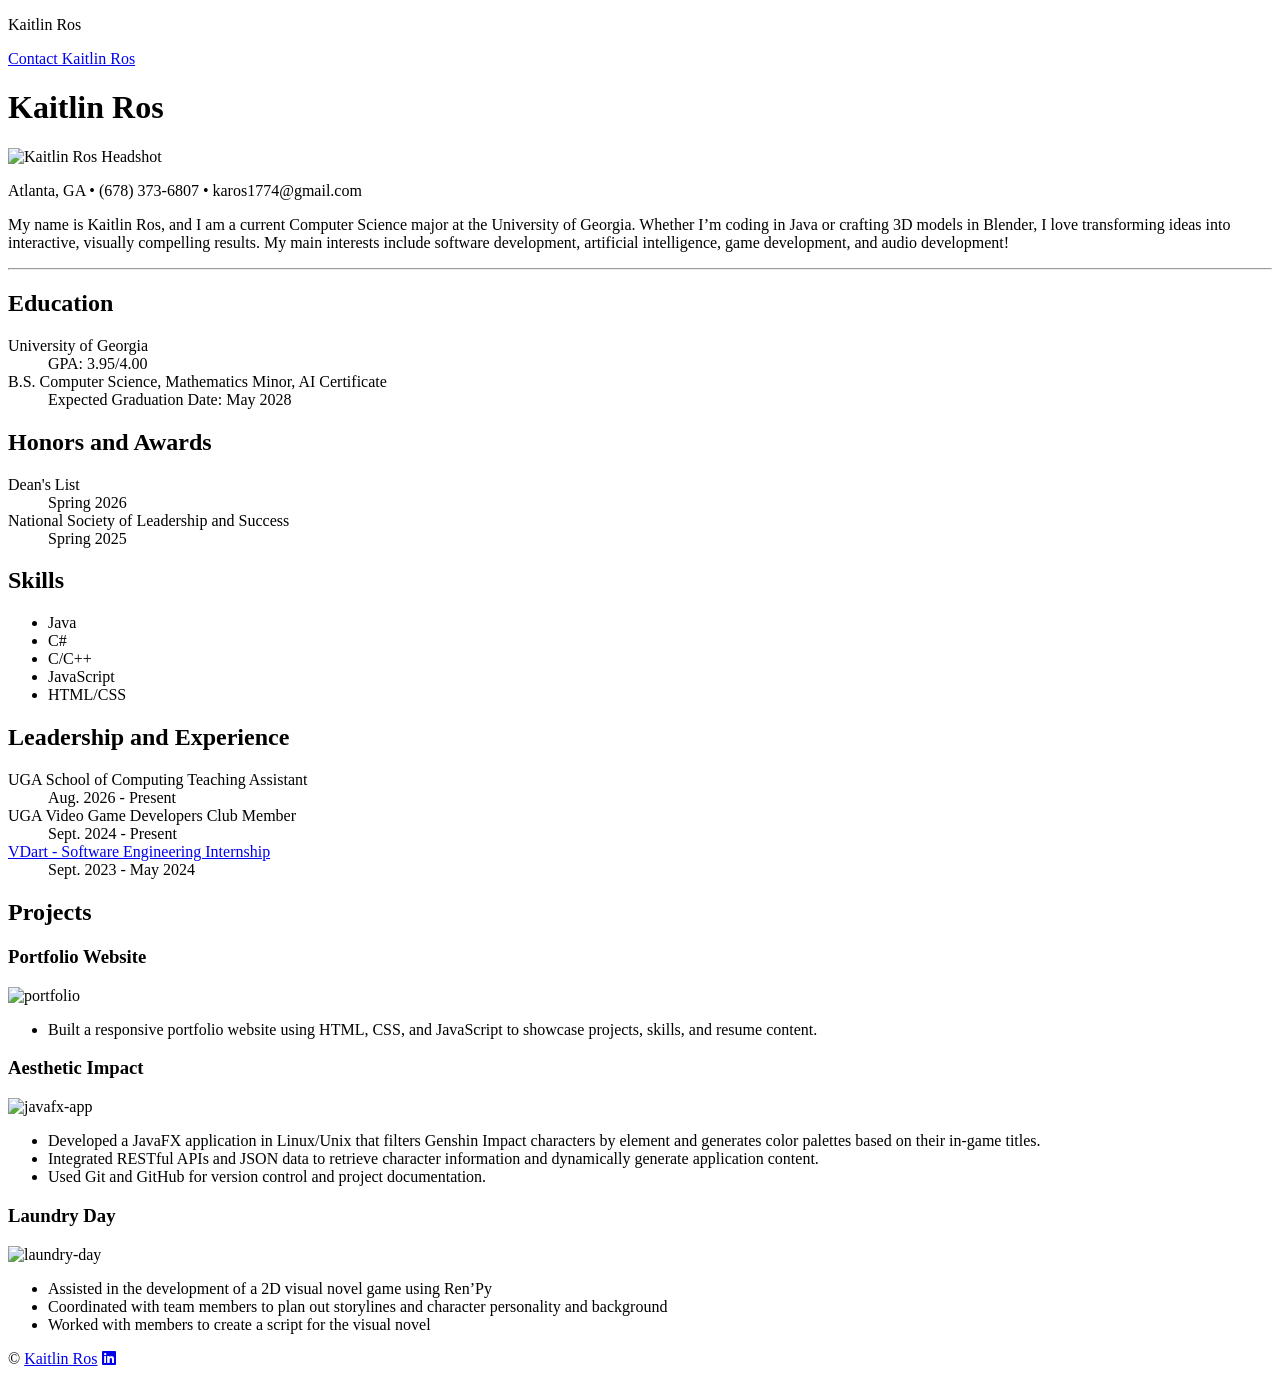
==== index.html @ 60bcac2c "Adding index.html and contact.html files" ====
<!DOCTYPE html>
<html lang="en">
<head>
    <meta charset="UTF-8">
    <meta name="viewport" content="width=device-width, initial-scale=1.0">
    
    <link rel="stylesheet" href="css/style.css" />
    <link rel="stylesheet" href="https://cdnjs.cloudflare.com/ajax/libs/font-awesome/6.5.2/css/all.min.css">
    <link rel="preconnect" href="https://fonts.googleapis.com">
    <link rel="preconnect" href="https://fonts.gstatic.com" crossorigin>
    <link href="https://fonts.googleapis.com/css2?family=Roboto+Slab:wght@100..900&family=Source+Sans+3:ital,wght@0,200..900;1,200..900&display=swap" rel="stylesheet">

    <title>Kaitlin Ros</title>
</head>
<body>
    <nav>
        <p>Kaitlin Ros</p>
        <p><a href="contact.html">Contact Kaitlin Ros</a></p>
    </nav>

    <header>
        <h1>Kaitlin Ros</h1>
        <img src="images/kaitlin-headshot.jpg" alt="Kaitlin Ros Headshot" width="200"/>
    </header>
    <p class="address">Atlanta, GA &bull; (678) 373-6807 &bull; karos1774@gmail.com</p>

    <p class="tagline">
        My name is Kaitlin Ros, and I am a current Computer Science major at the 
        University of Georgia. Whether I’m coding in Java or crafting 3D models in 
        Blender, I love transforming ideas into interactive, visually compelling results.
        My main interests include software development, artificial intelligence, game
        development, and audio development!
    </p>

    <hr>

    <section>
        <h2>Education</h2>
        <dl>
            <dt>University of Georgia</dt>
            <dd>GPA: 3.95/4.00</dd>

            <dt>B.S. Computer Science, Mathematics Minor, AI Certificate</dt>
            <dd>Expected Graduation Date: May 2028</dd>
        </dl>
    </section>

    <section>
        <h2>Honors and Awards</h2>
        <dl>
            <dt>Dean's List</dt>
            <dd>Spring 2026</dd>
            <dt>National Society of Leadership and Success</dt>
            <dd>Spring 2025</dd> 
        </dl>
    </section>

    <section>
        <h2>Skills</h2>
        <ul>
            <li>Java</li>
            <li>C#</li> 
            <li>C/C++</li> 
            <li>JavaScript</li> 
            <li>HTML/CSS</li>
        </ul>
    </section>

    <section>
        <h2>Leadership and Experience</h2>
        <dl>
            <dt>UGA School of Computing Teaching Assistant</dt>
            <dd>Aug. 2026 - Present</dd>
            <dt>UGA Video Game Developers Club Member</dt>
            <dd>Sept. 2024 - Present</dd>
            <dt><a href="https://www.vdart.com/">VDart - Software Engineering Internship</a></dt>
            <dd>Sept. 2023 - May 2024</dd>
        </dl>
    </section>

    <section>
        <h2>Projects</h2>
            <div class="three-col">
            <div class="card">
                <h3>Portfolio Website</h3>
                <img src="images/img_avatar.png" alt="portfolio" width="100"/>
                <ul>
                    <li>Built a responsive portfolio website using HTML, CSS, and JavaScript to showcase projects, skills, and resume content.</li>
                </ul>
            </div>

            <div class="card">
                <h3>Aesthetic Impact</h3>
                <img src="images/img_avatar.png" alt="javafx-app" width="100"/>
                <ul>
                    <li>Developed a JavaFX application in Linux/Unix that filters Genshin Impact characters by element and generates color palettes based on their in-game titles.</li> 
                    <li>Integrated RESTful APIs and JSON data to retrieve character information and dynamically generate application content.</li> 
                    <li>Used Git and GitHub for version control and project documentation.</li>
                </ul>
            </div>

            <div class="card">
                <h3>Laundry Day</h3>
                <img src="images/img_avatar.png" alt="laundry-day" width="100"/>
                <ul>
                    <li>Assisted in the development of a 2D visual novel game using Ren’Py</li>
                    <li>Coordinated with team members to plan out storylines and character personality and background</li>
                    <li>Worked with members to create a script for the visual novel</li>
                </ul>
            </div>
        </div>
    </section>

    <footer>
        &copy;
        <a href="contact.html">Kaitlin Ros</a>
        <a href="https://www.linkedin.com/in/kaitlin-ros-80172623b/" target="_blank"><i class="fa-brands fa-linkedin"></i></a>
    </footer>

</body>
</html>
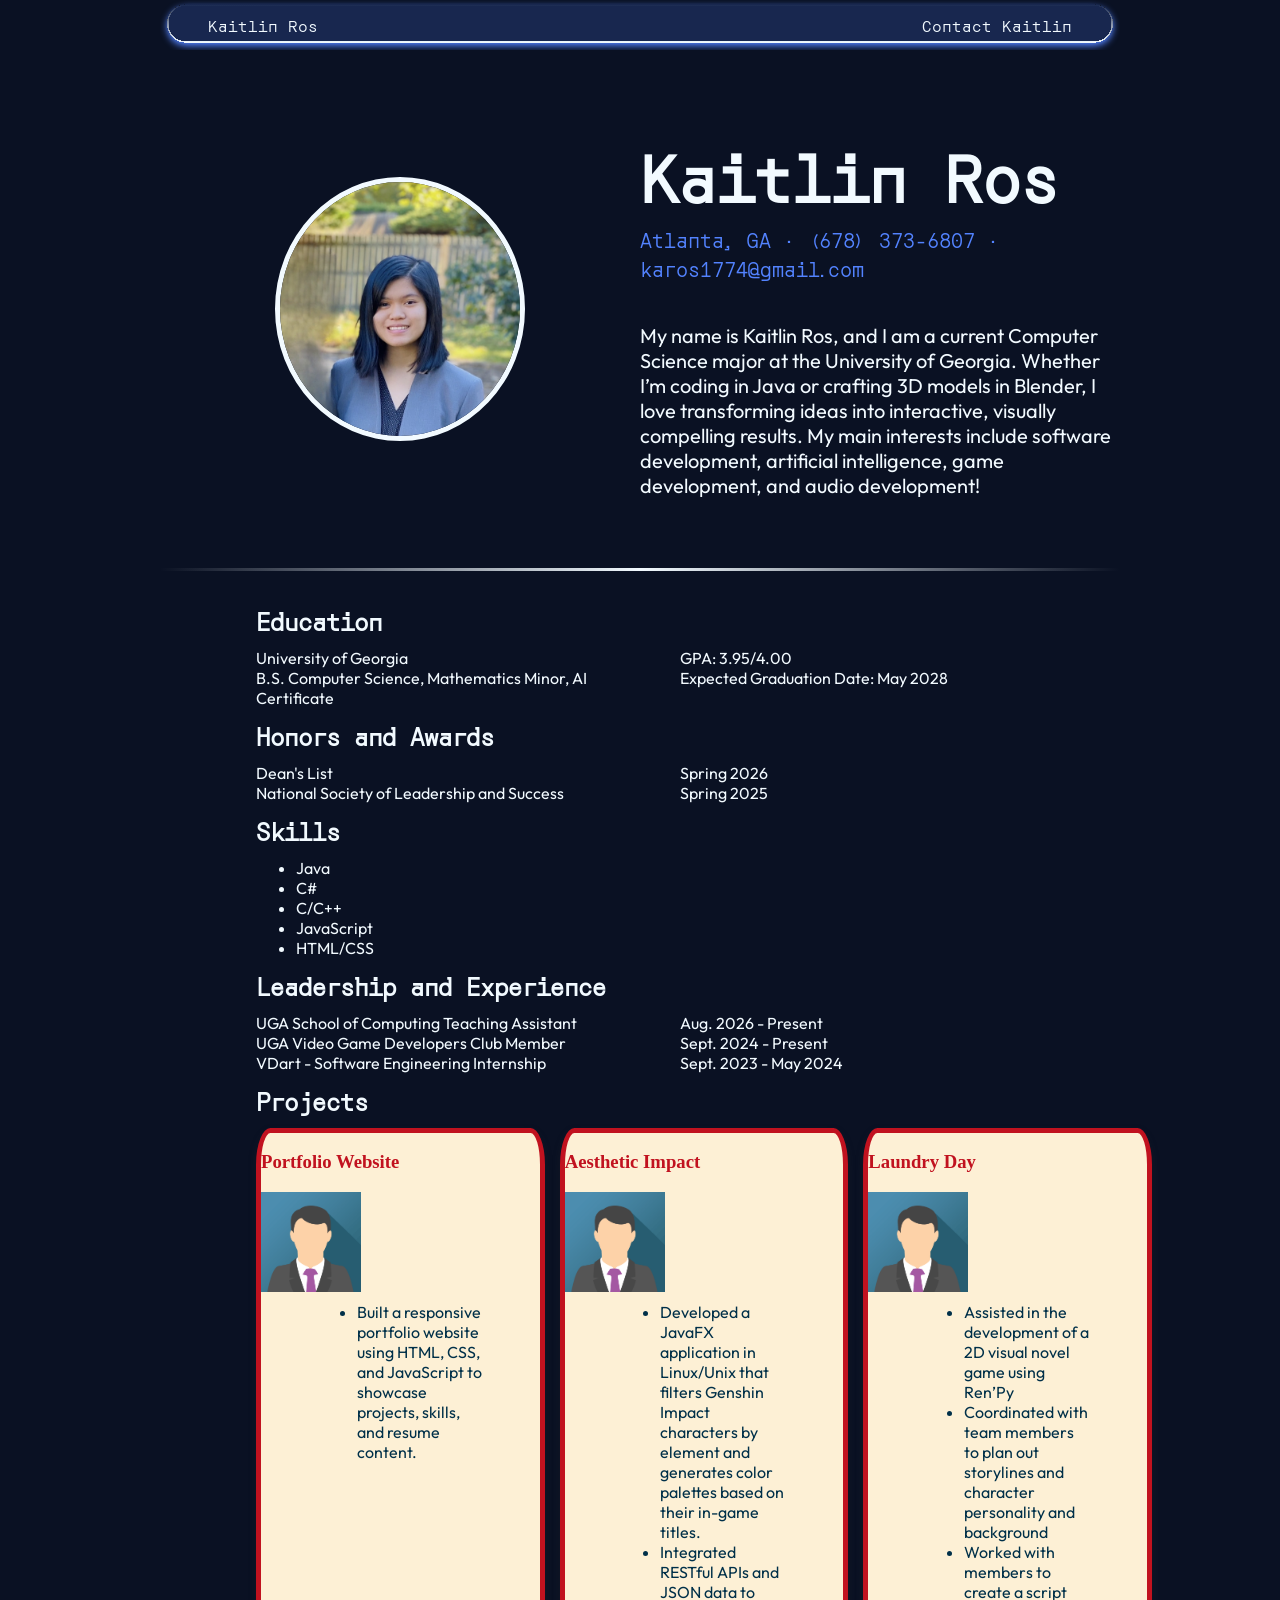
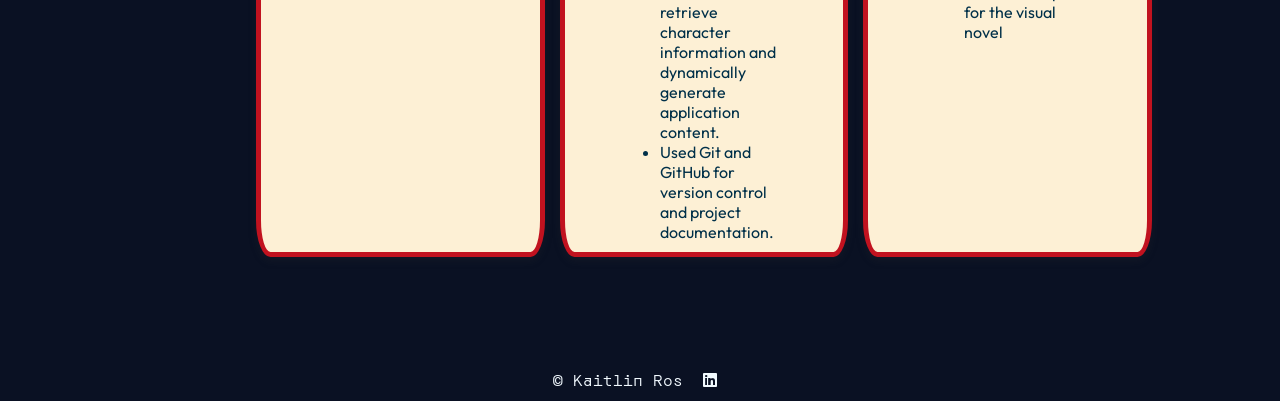
==== commit e0d25736: "Changes include: 1. Changed background color of whole website. 2. Changed fonts used to Orbit (headi" ====
--- a/index.html
+++ b/index.html
@@ -6,34 +6,50 @@
     
     <link rel="stylesheet" href="css/style.css" />
     <link rel="stylesheet" href="https://cdnjs.cloudflare.com/ajax/libs/font-awesome/6.5.2/css/all.min.css">
+
     <link rel="preconnect" href="https://fonts.googleapis.com">
     <link rel="preconnect" href="https://fonts.gstatic.com" crossorigin>
-    <link href="https://fonts.googleapis.com/css2?family=Roboto+Slab:wght@100..900&family=Source+Sans+3:ital,wght@0,200..900;1,200..900&display=swap" rel="stylesheet">
+    <link href="https://fonts.googleapis.com/css2?family=Orbit&family=Outfit:wght@100..900&display=swap" rel="stylesheet">
 
     <title>Kaitlin Ros</title>
 </head>
 <body>
+    <!--NAV-->
     <nav>
-        <p>Kaitlin Ros</p>
-        <p><a href="contact.html">Contact Kaitlin Ros</a></p>
+        <div class="nav-container">
+            <img src="assets/nav-glass.svg" class="nav-background" alt="">
+            <div src="assets/nav-glass.svg" class="nav-rect">
+                <p>Kaitlin Ros</p>
+                <p><a href="contact.html">Contact Kaitlin</a></p>
+            </div>
+        </div>
     </nav>
 
+
+    <!--HEADER-->
     <header>
-        <h1>Kaitlin Ros</h1>
-        <img src="images/kaitlin-headshot.jpg" alt="Kaitlin Ros Headshot" width="200"/>
+        <div class="headshot">
+            <img src="images/kaitlin-headshot.jpg" alt="Kaitlin Ros Headshot" width="200"/>
+        </div>
+
+        <div class="personal-info">
+            <h1>Kaitlin Ros</h1>
+            <p class="address">Atlanta, GA &bull; (678) 373-6807 &bull; karos1774@gmail.com</p>
+            <p class="tagline">
+                My name is Kaitlin Ros, and I am a current Computer Science major at the 
+                University of Georgia. Whether I’m coding in Java or crafting 3D models in 
+                Blender, I love transforming ideas into interactive, visually compelling results.
+                My main interests include software development, artificial intelligence, game
+                development, and audio development!
+            </p>
+        </div>
     </header>
-    <p class="address">Atlanta, GA &bull; (678) 373-6807 &bull; karos1774@gmail.com</p>
-
-    <p class="tagline">
-        My name is Kaitlin Ros, and I am a current Computer Science major at the 
-        University of Georgia. Whether I’m coding in Java or crafting 3D models in 
-        Blender, I love transforming ideas into interactive, visually compelling results.
-        My main interests include software development, artificial intelligence, game
-        development, and audio development!
-    </p>
+    
 
     <hr>
 
+
+    <!--EDUCATION SECTION-->
     <section>
         <h2>Education</h2>
         <dl>
@@ -55,6 +71,7 @@
         </dl>
     </section>
 
+    <!--SKILLS SECTION-->
     <section>
         <h2>Skills</h2>
         <ul>
@@ -66,6 +83,7 @@
         </ul>
     </section>
 
+    <!--LEADERSHIP AND EXPERIENCE SECTION-->
     <section>
         <h2>Leadership and Experience</h2>
         <dl>
@@ -78,6 +96,7 @@
         </dl>
     </section>
 
+    <!--PROJECTS SECTION-->
     <section>
         <h2>Projects</h2>
             <div class="three-col">
@@ -111,6 +130,8 @@
         </div>
     </section>
 
+
+    <!--FOOTER-->
     <footer>
         &copy;
         <a href="contact.html">Kaitlin Ros</a>
--- a/css/style.css
+++ b/css/style.css
@@ -0,0 +1,263 @@
+.roboto-slab-heading {
+  font-family: "Roboto Slab", serif;
+  font-optical-sizing: auto;
+  font-weight: 500;
+  font-style: normx al;
+}
+
+.source-sans-3-heading {
+  font-family: "Source Sans 3", sans-serif;
+  font-optical-sizing: auto;
+  font-weight: 500;
+  font-style: normal;
+}
+
+body {
+  margin: 0;
+  background-color: #0A1123;
+}
+
+/****************   Nav Section **********************/
+nav {
+  width: 100%;
+  height: 50px; 
+  box-sizing: border-box;
+  display: flex; 
+  justify-content: center; 
+}
+
+.nav-container {
+  width: 75%;
+  position: relative;
+}
+
+.nav-background {
+  display: block;
+  width: 100%;
+  height: 50px;
+}
+
+.nav-rect {
+  position: absolute;
+  inset: 0;
+    
+  width: 100%;
+  height: 100%;  
+  
+  display: flex;
+  align-items: center;
+  justify-content: space-between;
+
+  font-family: Orbit; 
+  color: #F2FAFF; 
+}
+
+.nav-rect p {
+  margin: 5%;
+}
+
+.nav-rect a {
+  text-decoration: none;
+  color: inherit;
+}
+
+/***********************  Footer Section   **************************/
+footer {
+  display: flex;
+  justify-content: center;
+  padding: 10px;
+ 
+  font-family: Orbit;
+  color: #F2FAFF; 
+}
+
+footer a {
+  padding: 0 10px;
+  
+  text-decoration: none;
+  color: inherit; 
+}
+
+/*********** Splash Page ************************/
+header {
+  width: 75%;
+  margin: 50px auto;
+
+  display: flex;
+  align-items: center;
+  justify-content: center; 
+}
+
+.headshot {
+  width: 50%; 
+  display: flex;
+  justify-content: center;
+  align-items: center;
+}
+
+.headshot img {
+  width: 50%; 
+  border: 5px solid #F2FAFF; 
+  border-radius: 50%;
+}
+
+.personal-info {
+  width: 50%;
+  display: flex; 
+  flex-direction: column;
+
+  font-family: Orbit;
+  font-weight: 400;
+}
+
+.personal-info h1 {
+  color: #F2FAFF;
+  font-size: 64px;
+  line-height: 100%;
+}
+
+.personal-info .address {
+  color: #5383FF;
+  font-size: 20px;
+  margin-top: -25px; 
+}
+
+.personal-info .tagline {
+  color: #f2faff;
+  font-family: Outfit;
+  font-size: 20px;
+}
+
+/************* Sections ********************/
+hr {
+  border: none;
+  width: 75%;
+  height: 3px;
+  margin: 2rem auto; 
+  background: linear-gradient(90deg, rgba(242, 250, 255, 0.00) 0%, #F2FAFF 50%, rgba(242, 250, 255, 0.00) 100%);
+}
+
+section h2 {
+  margin: 10px 20%;
+  font-family: Orbit;
+  color: #F2FAFF;
+}
+
+section dl {
+  display: flex;
+  display: grid;
+  grid-template-columns: 1fr 1fr;
+  justify-content: space-around;
+  margin: 10px 20%;
+
+  font-family: Outfit;
+  color: #F2FAFF;
+}
+
+section ul {
+  margin: 10px 20%;
+  
+  font-family: Outfit;
+  color: #F2FAFF;
+}
+
+section a {
+  text-decoration: none;
+  color: inherit;
+}
+
+section a:hover {
+  color: #c1121f; 
+}
+
+/**************   Projects   *****************/
+.three-col {
+  margin: 0 10% 100px 20%;
+  display: grid;
+  grid-template-columns: 1fr 1fr 1fr;
+  justify-content: space-around;
+  gap: 15px;
+}
+
+.card h3 {
+  justify-self: center;
+  font-family: "Roboto Slab", serif;
+  color: #c1121f; 
+}
+
+.card img {
+  display: flex;
+  justify-self: center;
+}
+
+.card ul {
+  color: #003049; 
+}
+
+.card {
+  border: 5px solid #c1121f; 
+  border-radius: 5%;
+  background-color: #FDF0D5;
+
+  box-shadow: 0 4px 8px 0 rgba(51, 51, 51, 0.2);
+  transition: 0.3s;
+}
+
+.card:hover {
+  box-shadow: 0 8px 16px 0 rgba(0,0,0,0.2);
+}
+
+/**************   Responsiveness   *****************/
+@media (max-width: 680px) {
+    nav {
+      flex-direction: column;
+    }
+
+    .three-col {
+      display: grid;
+      grid-template-columns: 1fr;
+    }
+}
+
+/**************   Contact Page   *****************/
+.contact-content {
+  width: 75%;
+  margin: 0 auto;
+
+  display: flex;
+  align-items: center;
+  justify-content: center;
+}
+
+.contact-info {
+  width: 50%; 
+  display: flex;
+  flex-direction: column;
+  align-items: center;
+  font-family: Orbit;
+}
+
+.contact-info h1 {
+  color: #F2FAFF;
+}
+
+.contact-info p {
+  color: #5383FF;
+}
+
+.one-col {
+  width: 50%;
+  display: flex;
+  flex-direction: column;
+  align-items: center;
+  font-family: Outfit;
+  color: #F2FAFF;
+}
+
+input {
+  border-radius: 3px;
+}
+
+textarea {
+  border-radius: 3px;
+}
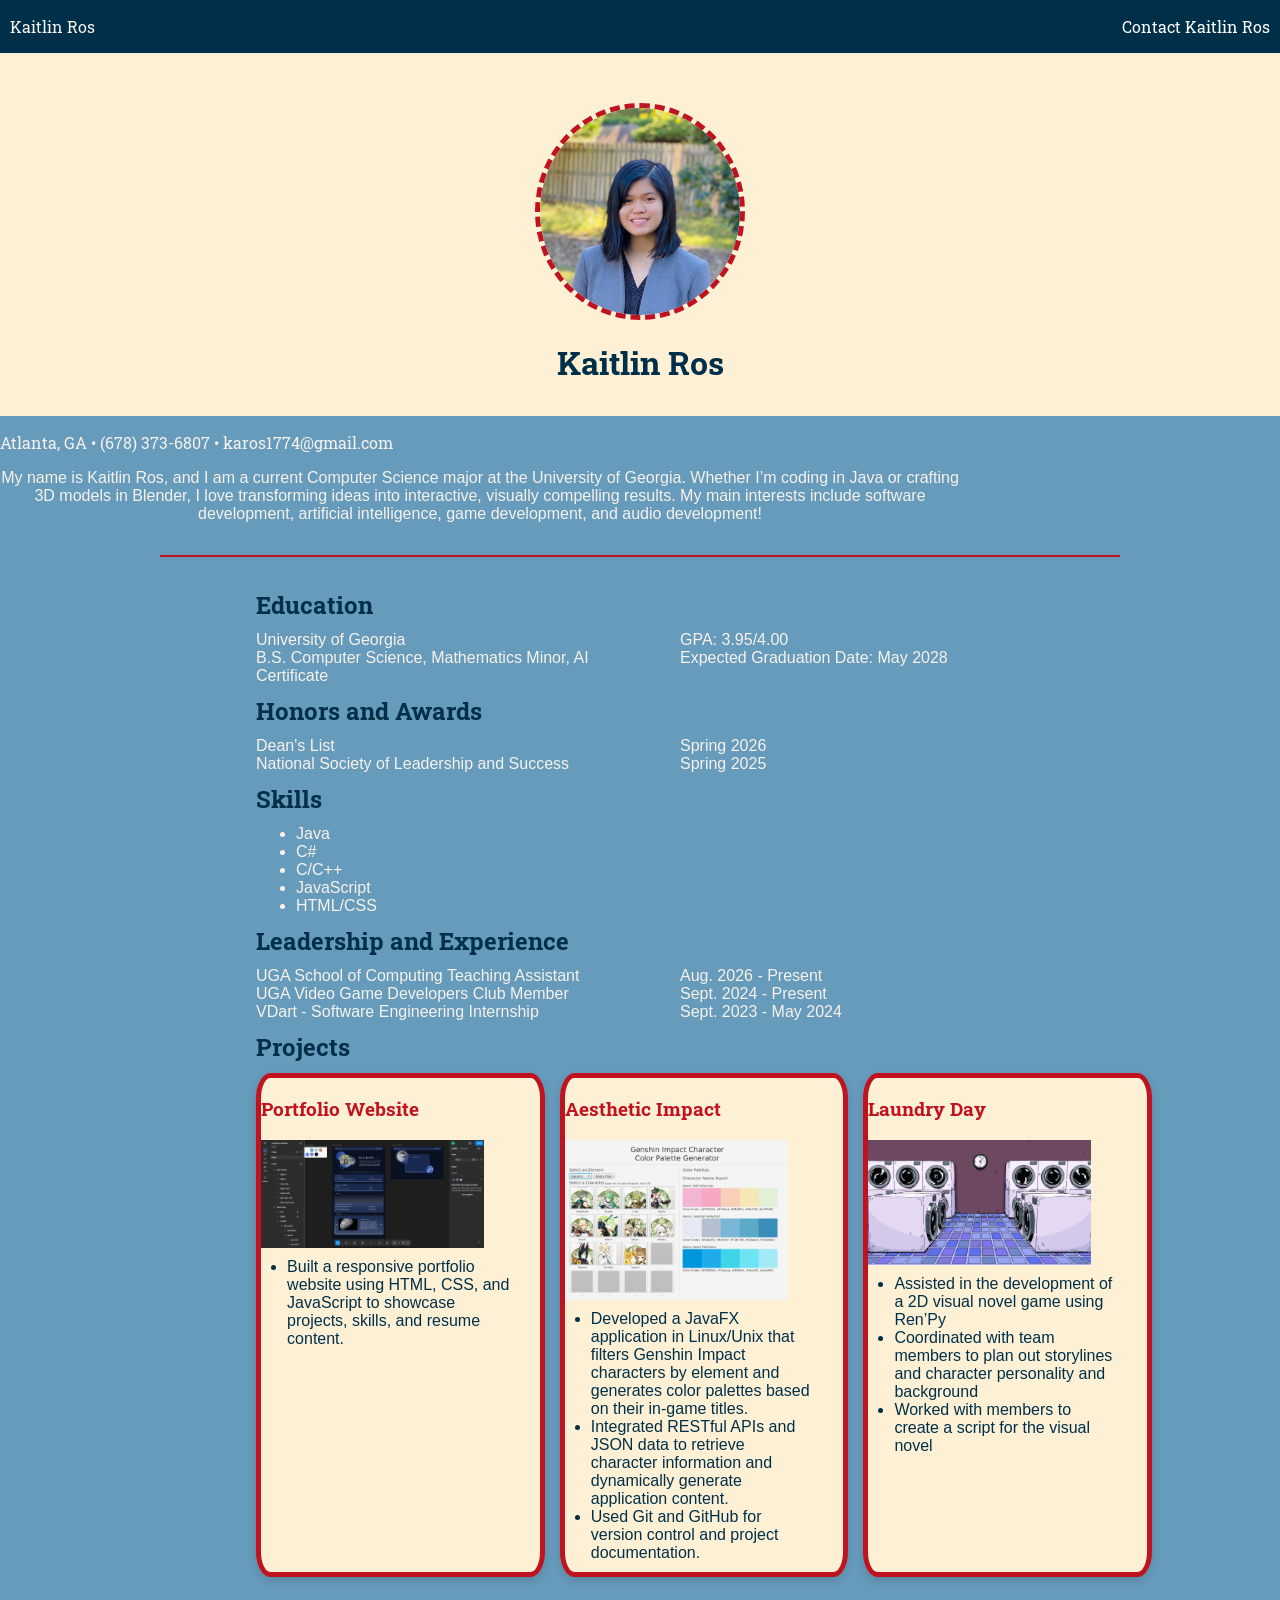
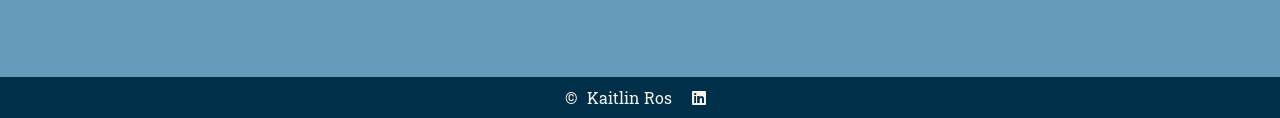
==== commit c20fbbfc: "Changes include: 1. Added images for projects 2. Updated project images in index 3. Edited size of p" ====
--- a/index.html
+++ b/index.html
@@ -6,50 +6,34 @@
     
     <link rel="stylesheet" href="css/style.css" />
     <link rel="stylesheet" href="https://cdnjs.cloudflare.com/ajax/libs/font-awesome/6.5.2/css/all.min.css">
-
     <link rel="preconnect" href="https://fonts.googleapis.com">
     <link rel="preconnect" href="https://fonts.gstatic.com" crossorigin>
-    <link href="https://fonts.googleapis.com/css2?family=Orbit&family=Outfit:wght@100..900&display=swap" rel="stylesheet">
+    <link href="https://fonts.googleapis.com/css2?family=Roboto+Slab:wght@100..900&family=Source+Sans+3:ital,wght@0,200..900;1,200..900&display=swap" rel="stylesheet">
 
     <title>Kaitlin Ros</title>
 </head>
 <body>
-    <!--NAV-->
     <nav>
-        <div class="nav-container">
-            <img src="assets/nav-glass.svg" class="nav-background" alt="">
-            <div src="assets/nav-glass.svg" class="nav-rect">
-                <p>Kaitlin Ros</p>
-                <p><a href="contact.html">Contact Kaitlin</a></p>
-            </div>
-        </div>
+        <p>Kaitlin Ros</p>
+        <p><a href="contact.html">Contact Kaitlin Ros</a></p>
     </nav>
 
+    <header>
+        <h1>Kaitlin Ros</h1>
+        <img src="images/official-headshot.jpg" alt="Kaitlin Ros Headshot" width="200"/>
+    </header>
+    <p class="address">Atlanta, GA &bull; (678) 373-6807 &bull; karos1774@gmail.com</p>
 
-    <!--HEADER-->
-    <header>
-        <div class="headshot">
-            <img src="images/kaitlin-headshot.jpg" alt="Kaitlin Ros Headshot" width="200"/>
-        </div>
-
-        <div class="personal-info">
-            <h1>Kaitlin Ros</h1>
-            <p class="address">Atlanta, GA &bull; (678) 373-6807 &bull; karos1774@gmail.com</p>
-            <p class="tagline">
-                My name is Kaitlin Ros, and I am a current Computer Science major at the 
-                University of Georgia. Whether I’m coding in Java or crafting 3D models in 
-                Blender, I love transforming ideas into interactive, visually compelling results.
-                My main interests include software development, artificial intelligence, game
-                development, and audio development!
-            </p>
-        </div>
-    </header>
-    
+    <p class="tagline">
+        My name is Kaitlin Ros, and I am a current Computer Science major at the 
+        University of Georgia. Whether I’m coding in Java or crafting 3D models in 
+        Blender, I love transforming ideas into interactive, visually compelling results.
+        My main interests include software development, artificial intelligence, game
+        development, and audio development!
+    </p>
 
     <hr>
 
-
-    <!--EDUCATION SECTION-->
     <section>
         <h2>Education</h2>
         <dl>
@@ -71,7 +55,6 @@
         </dl>
     </section>
 
-    <!--SKILLS SECTION-->
     <section>
         <h2>Skills</h2>
         <ul>
@@ -83,7 +66,6 @@
         </ul>
     </section>
 
-    <!--LEADERSHIP AND EXPERIENCE SECTION-->
     <section>
         <h2>Leadership and Experience</h2>
         <dl>
@@ -96,13 +78,12 @@
         </dl>
     </section>
 
-    <!--PROJECTS SECTION-->
     <section>
         <h2>Projects</h2>
             <div class="three-col">
             <div class="card">
                 <h3>Portfolio Website</h3>
-                <img src="images/img_avatar.png" alt="portfolio" width="100"/>
+                <img src="images/personal-website.png" alt="portfolio" width="100"/>
                 <ul>
                     <li>Built a responsive portfolio website using HTML, CSS, and JavaScript to showcase projects, skills, and resume content.</li>
                 </ul>
@@ -110,7 +91,7 @@
 
             <div class="card">
                 <h3>Aesthetic Impact</h3>
-                <img src="images/img_avatar.png" alt="javafx-app" width="100"/>
+                <img src="images/Aesthetic-Impact.png" alt="javafx-app" width="100"/>
                 <ul>
                     <li>Developed a JavaFX application in Linux/Unix that filters Genshin Impact characters by element and generates color palettes based on their in-game titles.</li> 
                     <li>Integrated RESTful APIs and JSON data to retrieve character information and dynamically generate application content.</li> 
@@ -120,7 +101,7 @@
 
             <div class="card">
                 <h3>Laundry Day</h3>
-                <img src="images/img_avatar.png" alt="laundry-day" width="100"/>
+                <img src="images/After_Merge.webp" alt="laundry-day" width="100"/>
                 <ul>
                     <li>Assisted in the development of a 2D visual novel game using Ren’Py</li>
                     <li>Coordinated with team members to plan out storylines and character personality and background</li>
@@ -130,8 +111,6 @@
         </div>
     </section>
 
-
-    <!--FOOTER-->
     <footer>
         &copy;
         <a href="contact.html">Kaitlin Ros</a>
--- a/css/style.css
+++ b/css/style.css
@@ -14,51 +14,23 @@
 
 body {
   margin: 0;
-  background-color: #0A1123;
+  background-color: #669BBC;
 }
 
 /****************   Nav Section **********************/
 nav {
-  width: 100%;
-  height: 50px; 
-  box-sizing: border-box;
   display: flex; 
-  justify-content: center; 
-}
-
-.nav-container {
-  width: 75%;
-  position: relative;
-}
-
-.nav-background {
-  display: block;
-  width: 100%;
-  height: 50px;
-}
-
-.nav-rect {
-  position: absolute;
-  inset: 0;
-    
-  width: 100%;
-  height: 100%;  
-  
-  display: flex;
-  align-items: center;
-  justify-content: space-between;
-
-  font-family: Orbit; 
-  color: #F2FAFF; 
-}
-
-.nav-rect p {
-  margin: 5%;
-}
-
-.nav-rect a {
+  justify-content: space-between; 
+  padding: 0 10px;
+
+  background-color: #003049;
+  color: #F7F2EB;  
+  font-family: "Roboto Slab", serif;
+}
+
+nav a {
   text-decoration: none;
-  color: inherit;
+  color: #FFFFFF;
 }
 
 /***********************  Footer Section   **************************/
@@ -66,9 +38,10 @@
   display: flex;
   justify-content: center;
   padding: 10px;
- 
-  font-family: Orbit;
-  color: #F2FAFF; 
+
+  background-color: #003049; 
+  color: #F7F2EB; 
+  font-family: "Roboto Slab", serif;
 }
 
 footer a {
@@ -80,67 +53,54 @@
 
 /*********** Splash Page ************************/
 header {
-  width: 75%;
-  margin: 50px auto;
-
-  display: flex;
-  align-items: center;
-  justify-content: center; 
-}
-
-.headshot {
-  width: 50%; 
   display: flex;
   justify-content: center;
-  align-items: center;
-}
-
-.headshot img {
-  width: 50%; 
-  border: 5px solid #F2FAFF; 
-  border-radius: 50%;
-}
-
-.personal-info {
-  width: 50%;
-  display: flex; 
-  flex-direction: column;
-
-  font-family: Orbit;
-  font-weight: 400;
-}
-
-.personal-info h1 {
-  color: #F2FAFF;
-  font-size: 64px;
-  line-height: 100%;
-}
-
-.personal-info .address {
-  color: #5383FF;
-  font-size: 20px;
-  margin-top: -25px; 
-}
-
-.personal-info .tagline {
-  color: #f2faff;
-  font-family: Outfit;
-  font-size: 20px;
+  align-items: center; 
+  flex-direction: column-reverse;
+  padding: 50px 0 10px 0; 
+
+  background-color: #FDF0D5;
+}
+
+header h1 {
+  color: #003049; 
+  font-family: "Roboto Slab", serif;
+}
+
+header img {
+  border: 5px dashed #c1121f; 
+  border-radius: 50%
+}
+
+.address {
+  justify-self: center;
+
+  font-family: "Roboto Slab", serif;
+  color: #F7F2EB;
+}
+
+.tagline {
+  justify-self: center;
+  text-align: center;
+  width: 75%; 
+
+  font-family: "Source Sans 3", sans-serif;
+  color: #F7F2EB;
 }
 
 /************* Sections ********************/
 hr {
   border: none;
-  width: 75%;
-  height: 3px;
+  height: 2px;
+  background-color: #c1121f;
+  width: 75%;         
   margin: 2rem auto; 
-  background: linear-gradient(90deg, rgba(242, 250, 255, 0.00) 0%, #F2FAFF 50%, rgba(242, 250, 255, 0.00) 100%);
 }
 
 section h2 {
   margin: 10px 20%;
-  font-family: Orbit;
-  color: #F2FAFF;
+  font-family: "Roboto Slab", serif;
+  color: #003049;
 }
 
 section dl {
@@ -150,15 +110,15 @@
   justify-content: space-around;
   margin: 10px 20%;
 
-  font-family: Outfit;
-  color: #F2FAFF;
+  font-family: "Source Sans 3", sans-serif;
+  color: #F7F2EB;
 }
 
 section ul {
   margin: 10px 20%;
   
-  font-family: Outfit;
-  color: #F2FAFF;
+  font-family: "Source Sans 3", sans-serif;
+  color: #F7F2EB;
 }
 
 section a {
@@ -187,10 +147,14 @@
 
 .card img {
   display: flex;
+  width: 80%; 
+  height: auto;
   justify-self: center;
 }
 
 .card ul {
+  width: 80%;
+  margin-left: -5%;
   color: #003049; 
 }
 
@@ -220,38 +184,11 @@
 }
 
 /**************   Contact Page   *****************/
-.contact-content {
-  width: 75%;
-  margin: 0 auto;
-
-  display: flex;
-  align-items: center;
-  justify-content: center;
-}
-
-.contact-info {
-  width: 50%; 
+.one-col {
   display: flex;
   flex-direction: column;
   align-items: center;
-  font-family: Orbit;
-}
-
-.contact-info h1 {
-  color: #F2FAFF;
-}
-
-.contact-info p {
-  color: #5383FF;
-}
-
-.one-col {
-  width: 50%;
-  display: flex;
-  flex-direction: column;
-  align-items: center;
-  font-family: Outfit;
-  color: #F2FAFF;
+  font-family: "Roboto Slab", serif;
 }
 
 input {
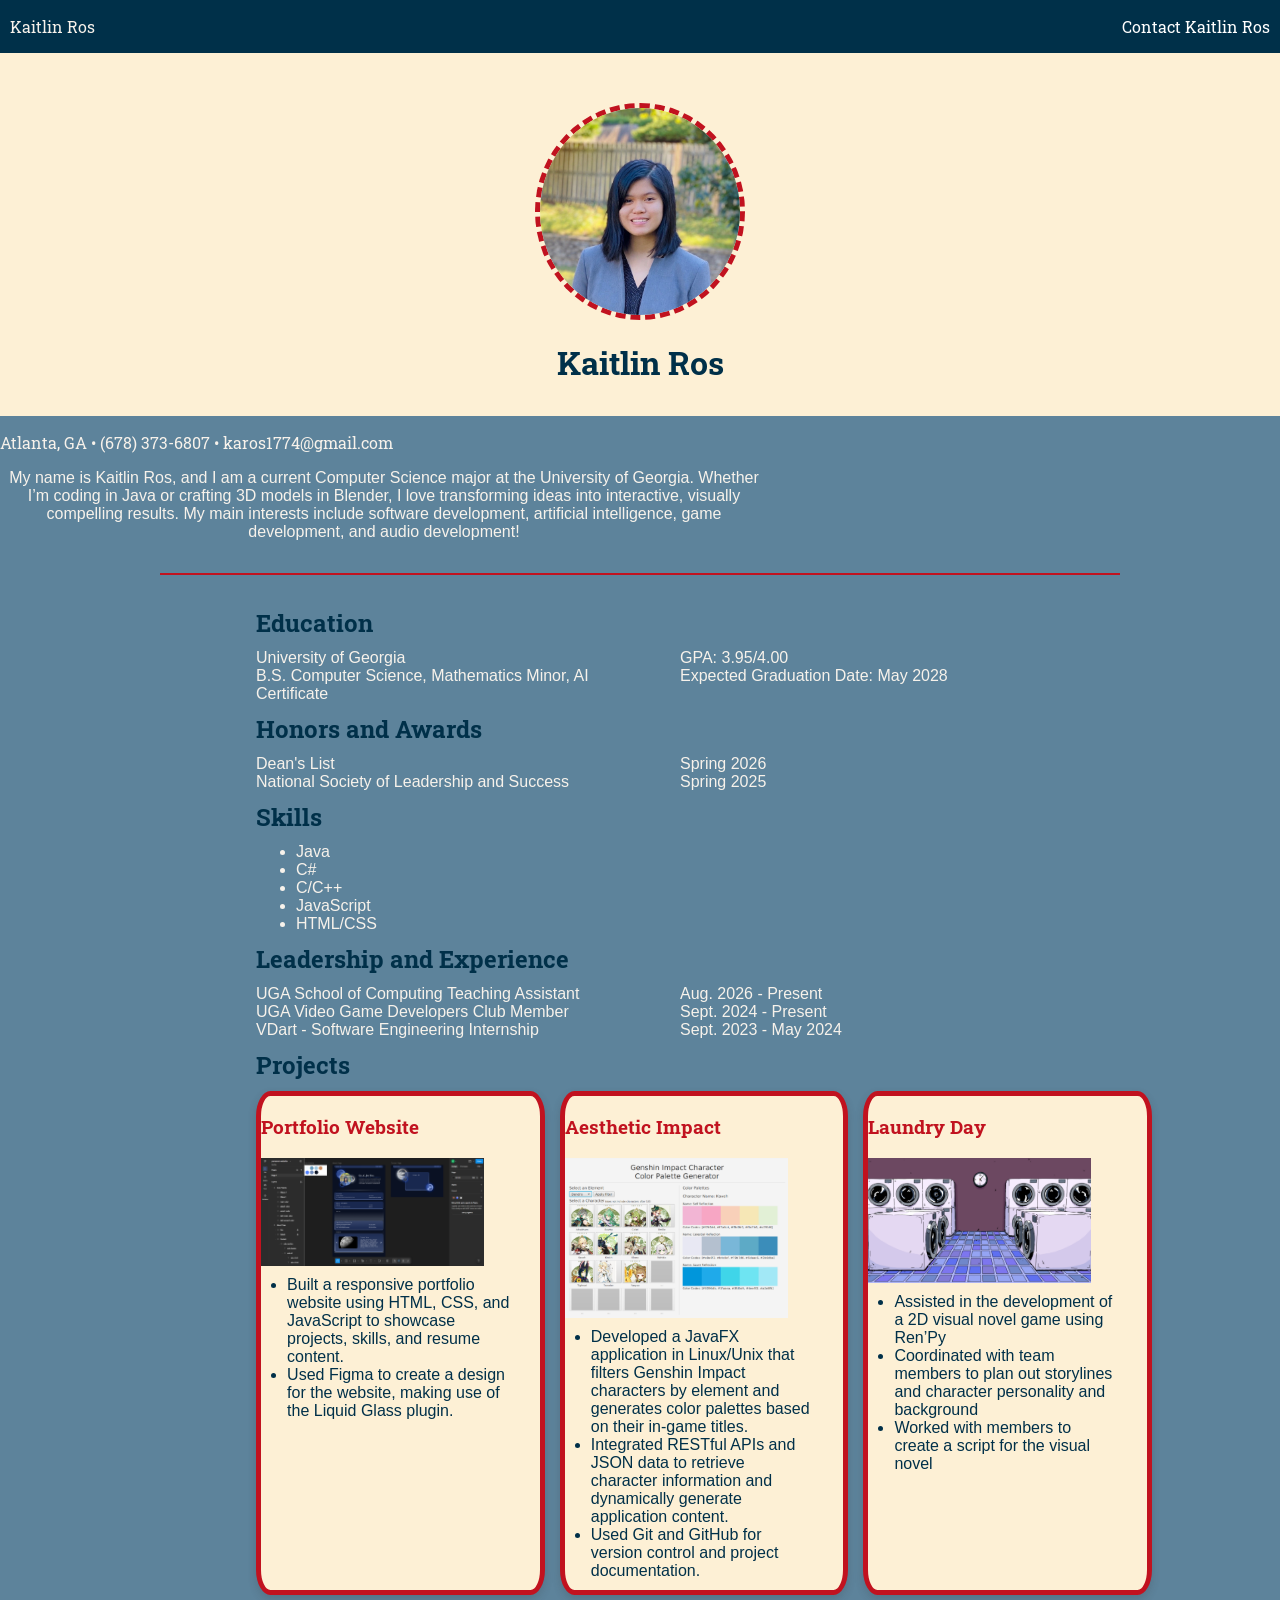
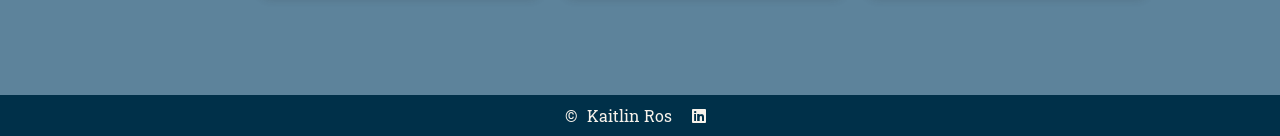
==== commit fc0103be: "Restructured format of contact.html: 1. Removed header 2. Placed name and address in a separate div " ====
--- a/index.html
+++ b/index.html
@@ -86,6 +86,7 @@
                 <img src="images/personal-website.png" alt="portfolio" width="100"/>
                 <ul>
                     <li>Built a responsive portfolio website using HTML, CSS, and JavaScript to showcase projects, skills, and resume content.</li>
+                    <li>Used Figma to create a design for the website, making use of the Liquid Glass plugin.</li>
                 </ul>
             </div>
 
--- a/css/style.css
+++ b/css/style.css
@@ -14,7 +14,7 @@
 
 body {
   margin: 0;
-  background-color: #669BBC;
+  background-color: #5d839b;
 }
 
 /****************   Nav Section **********************/
@@ -82,7 +82,7 @@
 .tagline {
   justify-self: center;
   text-align: center;
-  width: 75%; 
+  width: 60%; 
 
   font-family: "Source Sans 3", sans-serif;
   color: #F7F2EB;
@@ -184,7 +184,22 @@
 }
 
 /**************   Contact Page   *****************/
+.contact-rect {
+  display: flex; 
+  justify-content: space-around;
+  margin: 5% 10%;
+  background-color: #FDF0D5;
+  border-radius: 10px;
+  border: 5px solid #c1121f;
+}
+
+.contact-info {
+  margin: 20px; 
+  font-family: "Roboto Slab", serif;
+}
+
 .one-col {
+  margin: 20px;
   display: flex;
   flex-direction: column;
   align-items: center;
@@ -193,8 +208,17 @@
 
 input {
   border-radius: 3px;
+  width: 90%; 
 }
 
 textarea {
   border-radius: 3px;
-}
+  width: 90%;
+}
+
+button {
+  font-family: "Roboto Slab", serif;
+  border-radius: 7px;
+  background-color: #c1121f;
+  color: #F7F2EB;
+}
